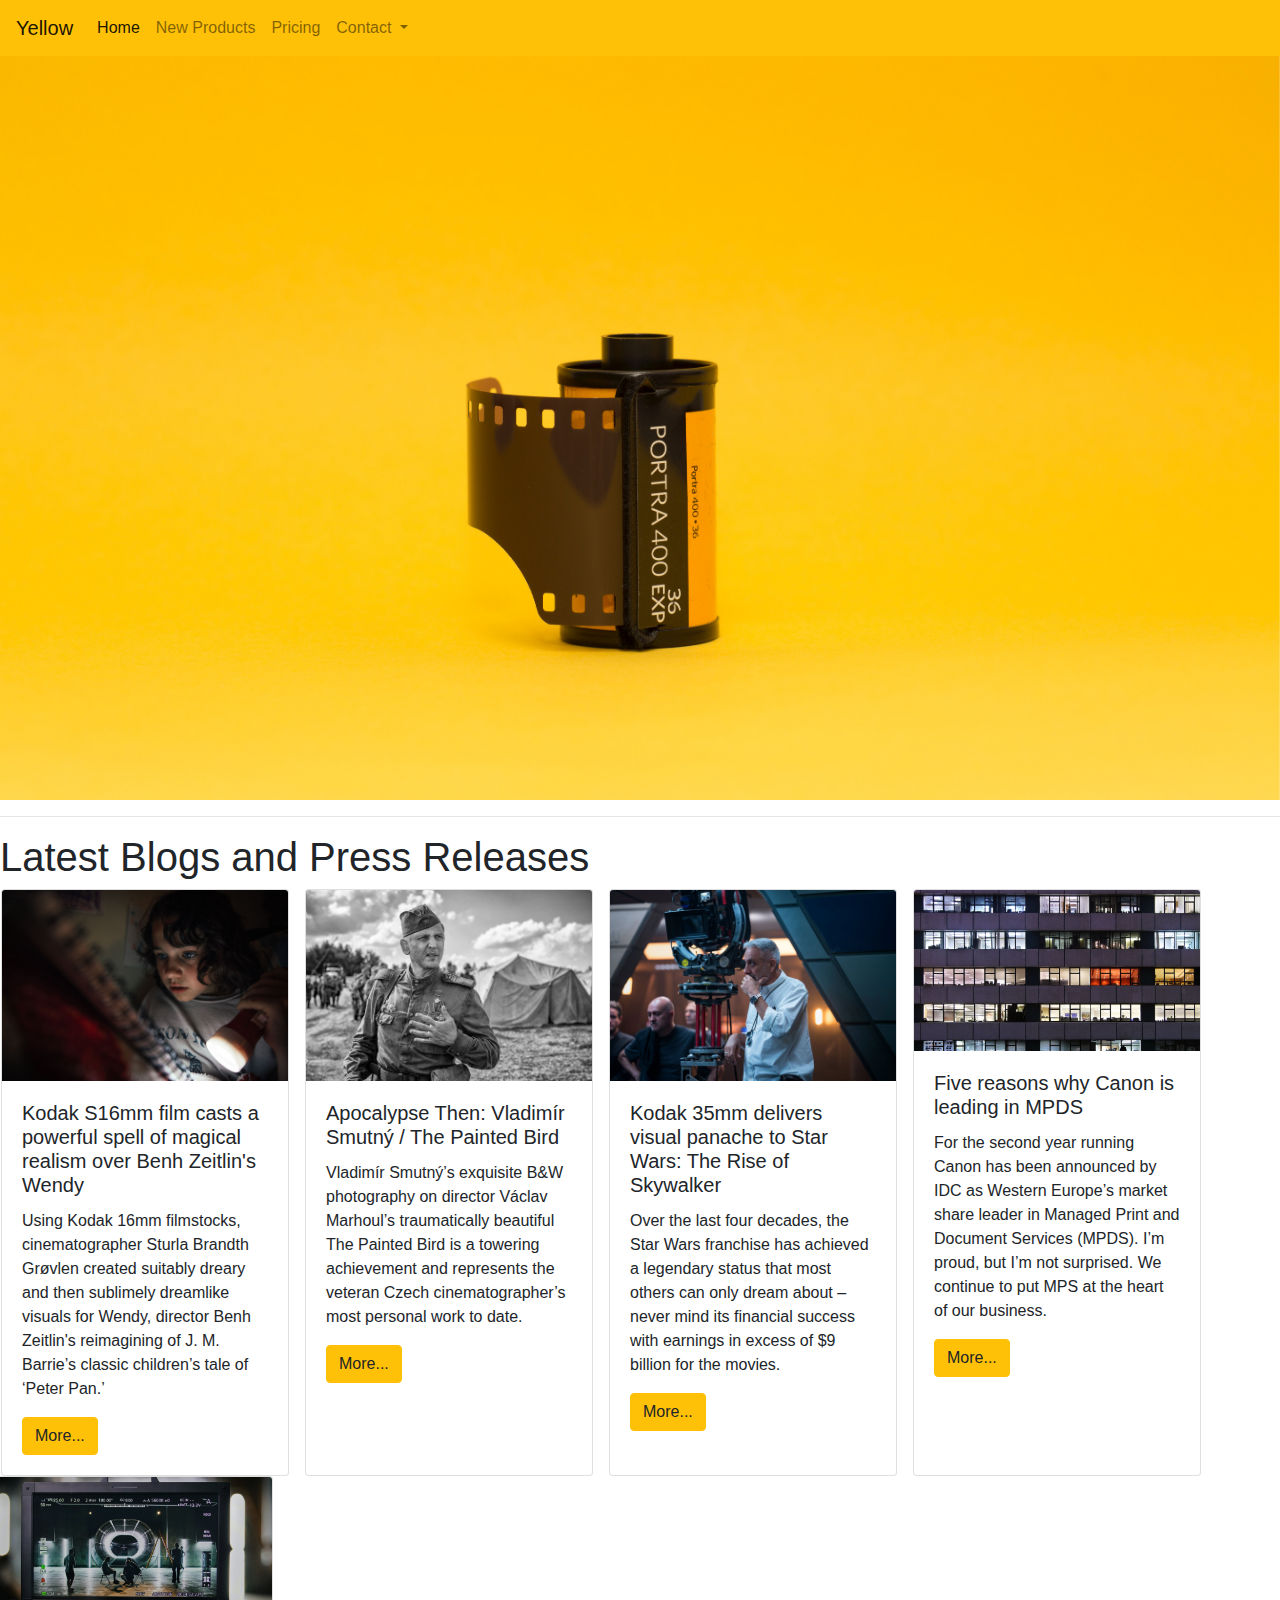
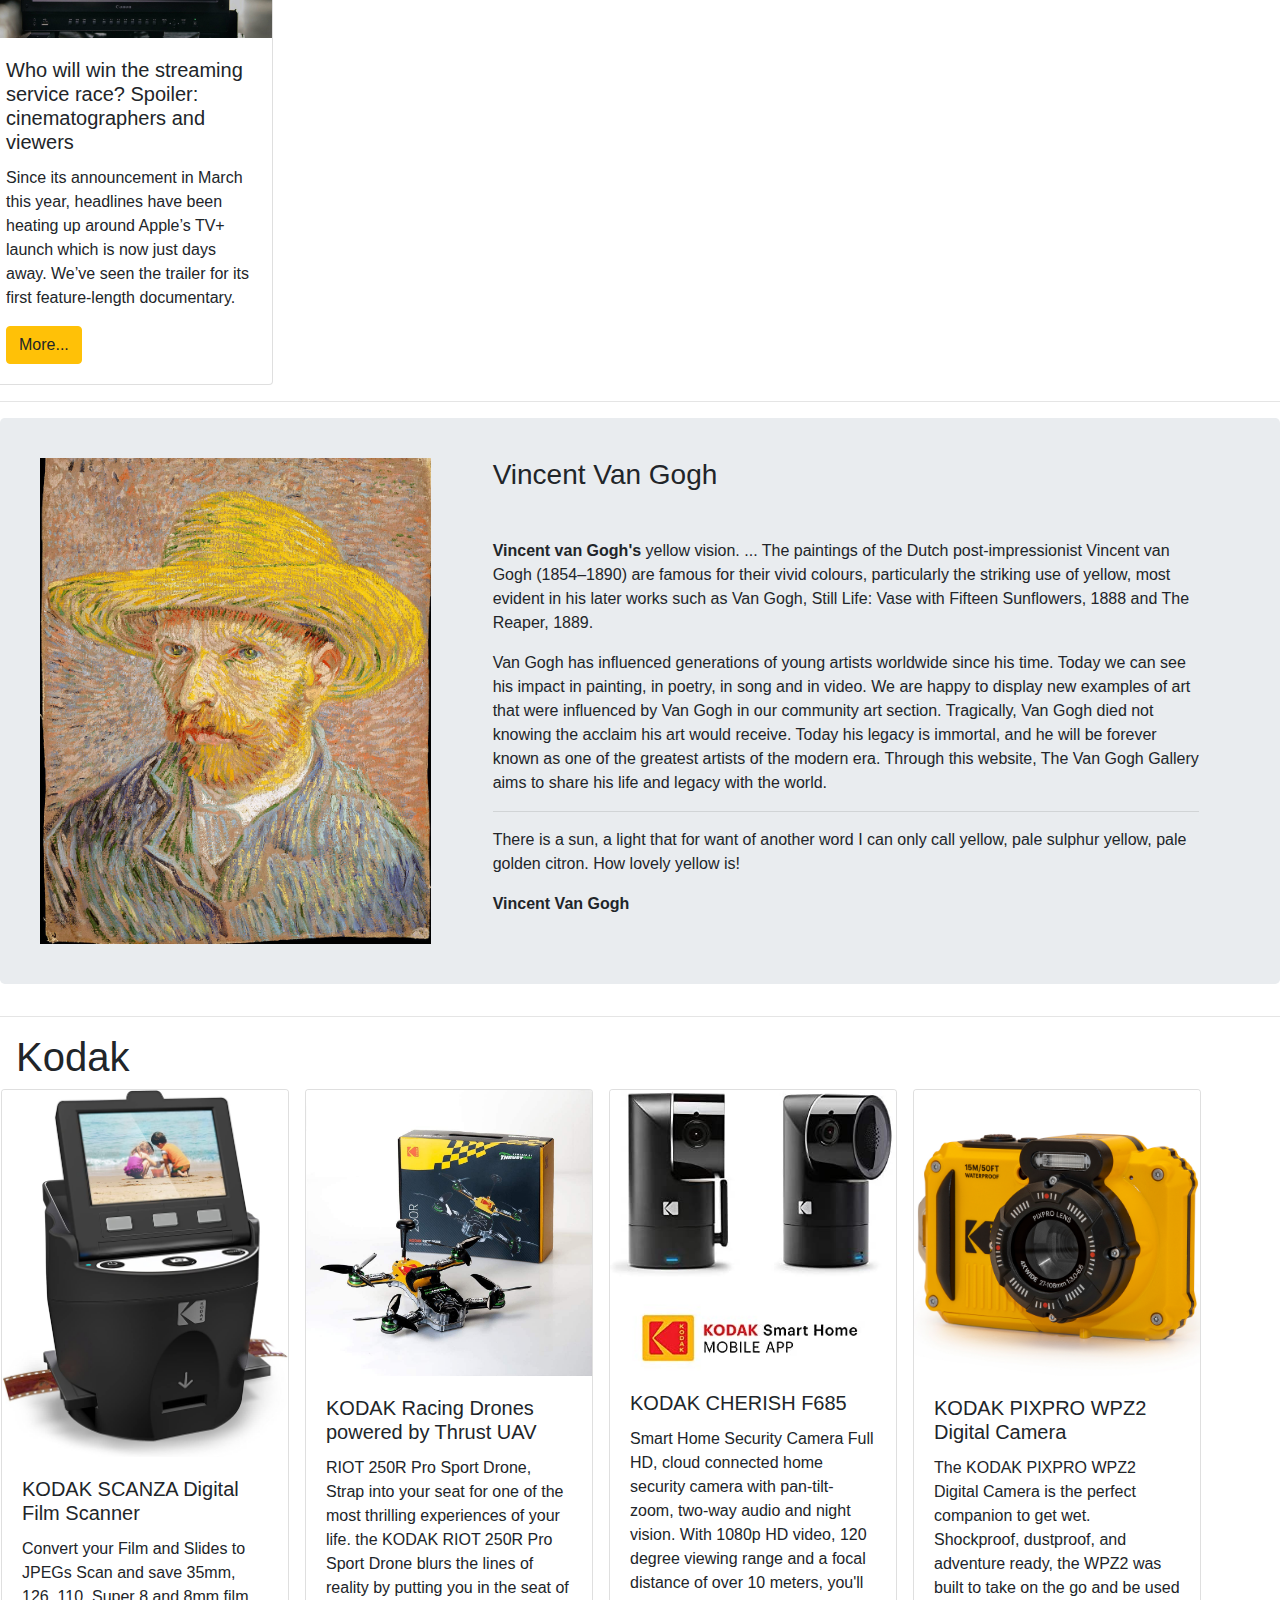
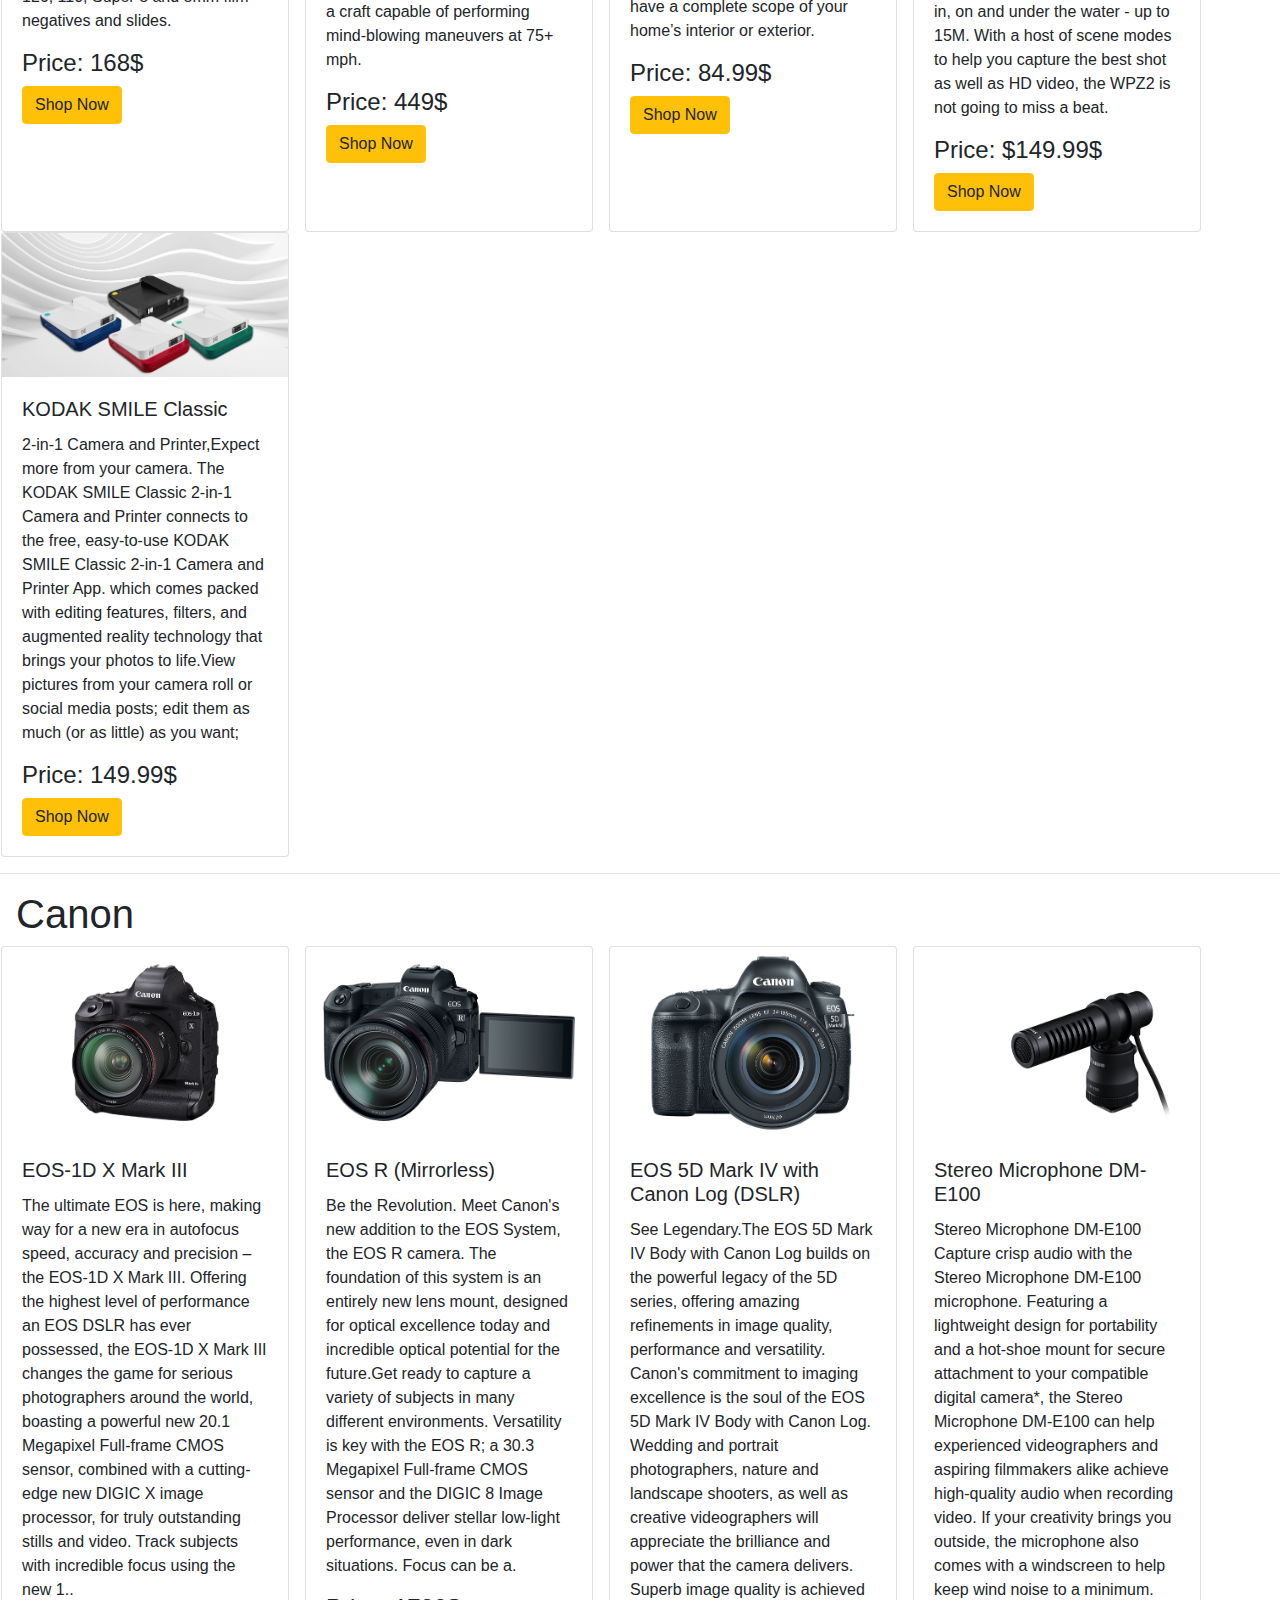
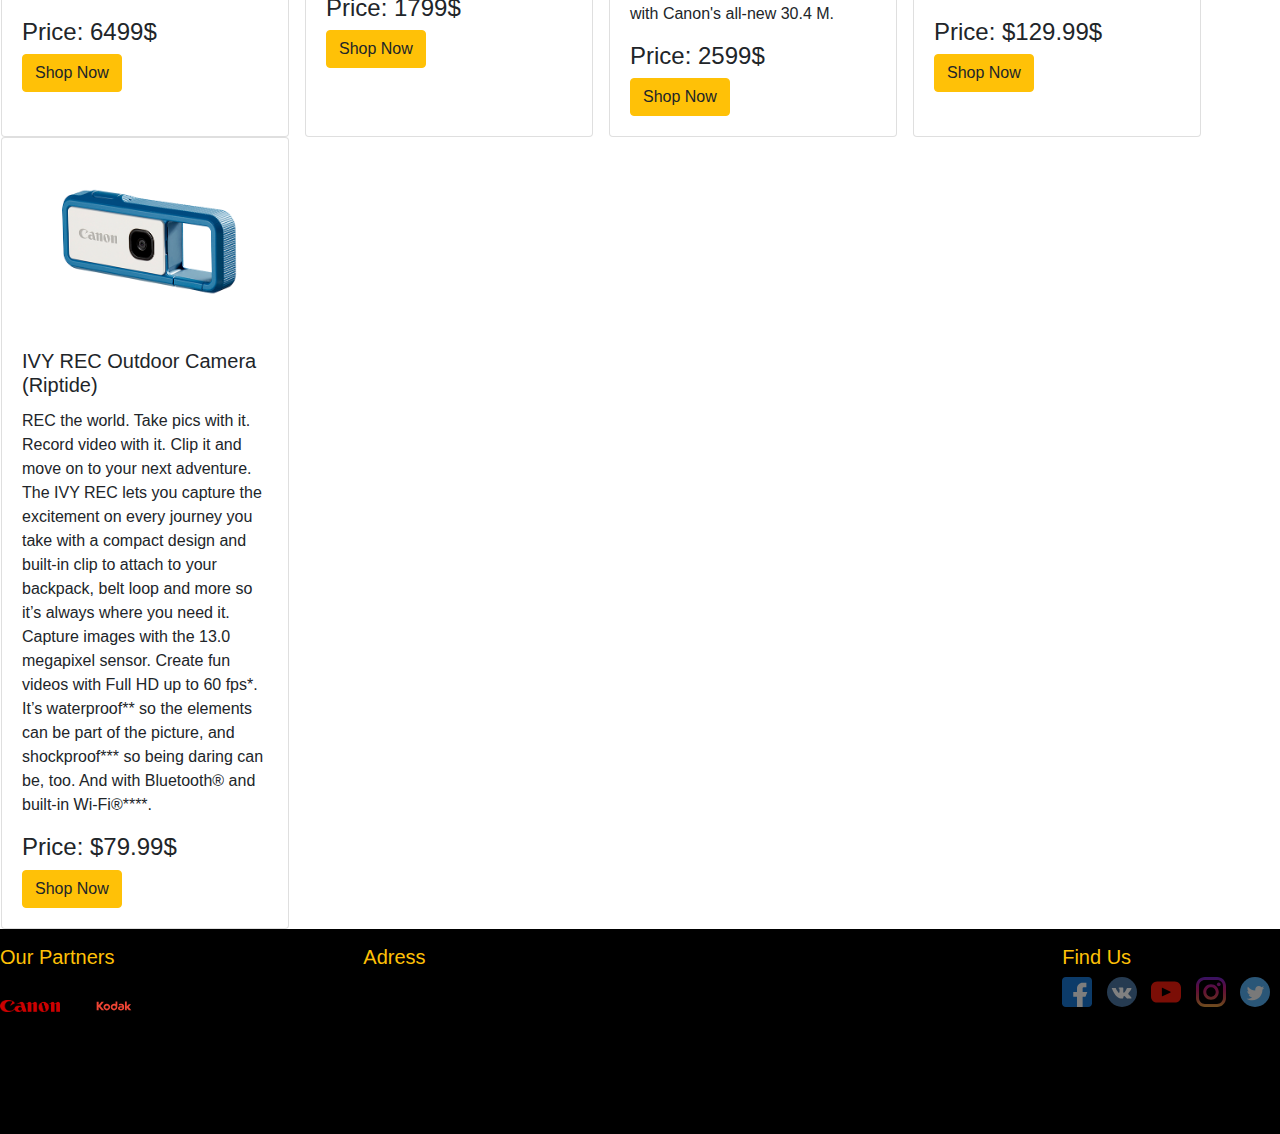
==== index.html @ 985d0f66 "Yellow" ====
<!DOCTYPE html>
<html lang="en">
<head>
    <meta charset="UTF-8">
    <meta http-equiv="X-UA-Compatible" content="IE=edge,chrome=1" />
    <meta name="title" content="Yellow"/> 
    <meta name="description" content="Yellow,Photos,Cameras"/> 
    <meta name="keywords" content="yellow,lemon,sun"/> 
    <meta name="author" content="Irakli Tchekhani"/> 
    <meta name="robots" content="all"/> 
    <meta name="apple-mobile-web-app-capable" content="yes"/>
    <meta name="viewport" content="width=device-width, initial-scale=1.0">
    <link rel="stylesheet" href="css/fonts.css">
    <link rel="stylesheet" href="css/reset.css">
    <link rel="stylesheet" href="css/style.css">
    <link rel="stylesheet" href="css/bootstrap-grid.min.css">
    <link rel="stylesheet" href="css/bootstrap-reboot.css">
    <link rel="stylesheet" href="https://stackpath.bootstrapcdn.com/bootstrap/4.4.1/css/bootstrap.min.css" integrity="sha384-Vkoo8x4CGsO3+Hhxv8T/Q5PaXtkKtu6ug5TOeNV6gBiFeWPGFN9MuhOf23Q9Ifjh" crossorigin="anonymous">
    <title>Yellow | Home</title>
    
</head>
<body >
  <div class="se-pre-con"></div>

<header>
    <div>
        <nav class="navbar navbar-expand-lg navbar-light bg-warning fixed-top  ">
            <a class="navbar-brand" href="#">Yellow</a>
            <button class="navbar-toggler" type="button" data-toggle="collapse" data-target="#navbarNavDropdown" aria-controls="navbarNavDropdown" aria-expanded="false" aria-label="Toggle navigation">
              <span class="navbar-toggler-icon"></span>
            </button>
            <div class="collapse navbar-collapse" id="navbarNavDropdown">
              <ul class="navbar-nav">
                <li class="nav-item active">
                  <a class="nav-link" href="#">Home <span class="sr-only">(current)</span></a>
                </li>
                <li class="nav-item">
                  <a class="nav-link" href="#kodak">New Products</a>
                </li>
                <li class="nav-item">
                  <a class="nav-link" href="#">Pricing</a>
                </li>
                <li class="nav-item dropdown">
                  <a class="nav-link dropdown-toggle" href="#" id="navbarDropdownMenuLink" role="button" data-toggle="dropdown" aria-haspopup="true" aria-expanded="false">
                    Contact
                  </a>
                  <div class="dropdown-menu bg-warning" aria-labelledby="navbarDropdownMenuLink">
                    <a class="dropdown-item bg-warning" href="mailto:someone@example.com?Subject=Hello%20again" target="_top">Email</a>
                    <a class="dropdown-item bg-warning" href="tel:592303268"> Phone</a>
                    <a class="dropdown-item bg-warning" href="#">Live Chat</a>
                  </div>
                </li>
              </ul>
            </div>
          </nav>
    </div>
  
</header>
<section>
    <!-- <div class="header-img">
        <div class=" img">
            <img src="img/header.jpg" alt="Yellow">
        </div>
        <div class="buy-now bg-warning">
            <p class="text-center nino buy-p" >Buy Now </p>
        </div>
    </div> -->
    <div id="carouselExampleSlidesOnly" class="carousel slide" data-ride="carousel">
      <div class="carousel-inner">
        <div class="carousel-item active slide-b">
          <img class="d-block w-100" src="img/header.jpg" alt="First slide">
        </div>
        <div class="carousel-item slide-b">
          <img class="d-block w-100" src="img/lemon.jpg" alt="Second slide">
        </div>
        <div class="carousel-item slide-b">
          <img class="d-block w-100" src="img/plane.jpg" alt="Third slide">
        </div>
      </div>
    </div>
</section>
<section>
  <hr>
  <h1>Latest Blogs and Press Releases
  </h1>
  <div class="d-flex row ">
    <div class="card mr-3 ml-3" style="width: 18rem;">
      <img src="img/first.jpg" class="card-img-top" alt="Kodak S16mm film casts a powerful spell of magical realism over Benh Zeitlin's Wendy">
      <div class="card-body">
        <h5 class="card-title">Kodak S16mm film casts a powerful spell of magical realism over Benh Zeitlin's Wendy</h5>
        <p class="card-text">Using Kodak 16mm filmstocks, cinematographer Sturla Brandth Grøvlen created suitably dreary and then sublimely dreamlike visuals for Wendy, director Benh Zeitlin's reimagining of J. M. Barrie’s classic children’s tale of ‘Peter Pan.’</p>
        <a href="first.html" class="btn btn-warning">More...</a>
      </div>
    </div><div class="card mr-3" style="width: 18rem;">
      <img src="img/second.jpg" class="card-img-top" alt="second">
      <div class="card-body">
        <h5 class="card-title">Apocalypse Then: Vladimír Smutný / The Painted Bird
        </h5>
        <p class="card-text">Vladimír Smutný’s exquisite B&W photography on director Václav Marhoul’s traumatically beautiful The Painted Bird is a towering achievement and represents the veteran Czech cinematographer’s most personal work to date.

        </p>
        <a href="second.html" class="btn btn-warning">More...</a>
      </div>
    </div><div class="card mr-3" style="width: 18rem;">
      <img src="img/third1.jpg" class="card-img-top" alt="third">
      <div class="card-body">
        <h5 class="card-title">Kodak 35mm delivers visual panache to Star Wars: The Rise of Skywalker
        </h5>
        <p class="card-text">Over the last four decades, the Star Wars franchise has achieved a legendary status that most others can only dream about – never mind its financial success with earnings in excess of $9 billion for the movies.
        </p>
        <a href="third.html" class="btn btn-warning">More...</a>
      </div>
    </div><div class="card mr-3" style="width: 18rem;">
      <img src="img/four.jfif" class="card-img-top" alt="four">
      <div class="card-body">
        <h5 class="card-title">Five reasons why Canon is leading in MPDS
        </h5>
        <p class="card-text">For the second year running Canon has been announced by IDC as Western Europe’s market share leader in Managed Print and Document Services (MPDS). I’m proud, but I’m not surprised. We continue to put MPS at the heart of our business.</p>
        <a href="four.html" class="btn btn-warning">More...</a>
      </div>
    </div><div class="card mr-3" style="width: 18rem;">
      <img src="img/four2.jfif" class="card-img-top" alt="four">
      <div class="card-body">
        <h5 class="card-title">Who will win the streaming service race? Spoiler: cinematographers and viewers
        </h5>
        <p class="card-text">Since its announcement in March this year, headlines have been heating up around Apple’s TV+ launch which is now just days away. We’ve seen the trailer for its first feature-length documentary.</p>
        <a href="fifth.html" class="btn btn-warning">More...</a>
      </div>
    </div>
                    
  </div>
  <hr>
</section>
<section class="mt-3">
<div class="jumbotron text-center hoverable p-4">
  <div class="row">
    <div class="col-md-4 offset-md-1 mx-3 my-3">
      <div class="view overlay van-gogh">
        <img src="img/gogh.jfif" class="img-fluid " alt="Van Gogh">
        <a>
          <div class="mask rgba-white-slight"></div>
        </a>
      </div>

    </div>
    <div class="col-md-7 text-md-left ml-3 mt-3">
      <a href="#!" class="green-text">
      </a>
      <h3 class="mb-5">Vincent Van Gogh
        <div class="spinner-grow text-warning" role="status">
          <span class="sr-only">Loading...</span>
        </div>
      </h3>
      <p><b>Vincent van Gogh's</b> yellow vision. ... The paintings of the Dutch post-impressionist Vincent van Gogh (1854–1890) are famous for their vivid colours, particularly the striking use of yellow, most evident in his later works such as Van Gogh, Still Life: Vase with Fifteen Sunflowers, 1888 and The Reaper, 1889.</p>
     <p>Van Gogh has influenced generations of young artists worldwide since his time. Today we can see his impact in painting, in poetry, in song and in video. We are happy to display new examples of art that were influenced by Van Gogh in our community art section.

      Tragically, Van Gogh died not knowing the acclaim his art would receive. Today his legacy is immortal, and he will be forever known as one of the greatest artists of the modern era. Through this website, The Van Gogh Gallery aims to share his life and legacy with the world.</p>
      <hr>
      <div class="quote">
        <p class="font-weight-normal">There is a sun, a light that for want of another word I can only call yellow, pale sulphur yellow, pale golden citron. How lovely yellow is!
        </p>
        <p class="font-weight-normal"><a><strong>Vincent Van Gogh</strong></a></p>
      </div>


    </div>
    <!-- Grid column -->

  </div>
  <!-- Grid row -->

</div>
<!-- News jumbotron -->
</section>
<section id="kodak">
  <hr>
  <h1 class="mt-2 ml-3">Kodak </h1>
  <div class="d-flex row">
        <div class="card ml-3" style="width: 18rem;">
          <img class="card-img-top" src="img/buy.jpg" alt="Scanner">
          <div class="card-body">
            <h5 class="card-title">KODAK SCANZA Digital Film Scanner
            </h5>
            <p class="card-text">Convert your Film and Slides to JPEGs
              Scan and save 35mm, 126, 110, Super 8 and 8mm film negatives and slides.      </p>
              <h4>Price: 168$</h4> 
            <a href="#" class="btn btn-warning">Shop Now</a>
          </div>
        </div>

        <div class="card ml-3" style="width: 18rem;">
          <img class="card-img-top" src="img/drone.jpg" alt="Drone">
          <div class="card-body">
            <h5 class="card-title">KODAK Racing Drones powered by Thrust UAV
            </h5>
            <p class="card-text">RIOT 250R Pro Sport Drone,
              Strap into your seat for one of the most thrilling experiences of your life. the KODAK RIOT 250R Pro Sport Drone blurs the lines of reality by putting you in the seat of a craft capable of performing mind-blowing maneuvers at 75+ mph. 
     </p>
              <h4>Price: 449$</h4> 
            <a href="#" class="btn btn-warning">Shop Now</a>
          </div>
        </div>


        <div class="card ml-3" style="width: 18rem;">
          <img class="card-img-top" src="img/smart.jpg" alt="Scanner">
          <div class="card-body">
            <h5 class="card-title">KODAK CHERISH F685
            </h5>
            <p class="card-text">Smart Home Security Camera Full HD, cloud connected home security camera with pan-tilt-zoom, two-way audio and night vision. With 1080p HD video, 120 degree viewing range and a focal distance of over 10 meters, you'll have a complete scope of your home’s interior or exterior.
            </p>
              <h4>Price: 84.99$</h4> 
            <a href="#" class="btn btn-warning">Shop Now</a>
          </div>
        </div>
        
        <div class="card ml-3" style="width: 18rem;">
          <img class="card-img-top" src="img/pro.jpeg" alt="Scanner">
          <div class="card-body">
            <h5 class="card-title">KODAK PIXPRO WPZ2 Digital Camera
            </h5>
            <p class="card-text">The KODAK PIXPRO WPZ2 Digital Camera is the perfect companion to get wet. Shockproof, dustproof, and adventure ready, the WPZ2 was built to take on the go and be used in, on and under the water - up to 15M. With a host of scene modes to help you capture the best shot as well as HD video, the WPZ2 is not going to miss a beat.</p>
              <h4>Price: $149.99$</h4> 
            <a href="#" class="btn btn-warning">Shop Now</a>
          </div>
        </div>

        <div class="card ml-3 mr-3" style="width: 18rem;">
          <img class="card-img-top" src="img/smile.webp" alt="Scanner">
          <div class="card-body">
            <h5 class="card-title">KODAK SMILE Classic
            </h5>
            <p class="card-text">2-in-1 Camera and Printer,Expect more from your camera. The KODAK SMILE Classic 2-in-1 Camera and Printer connects to the free, easy-to-use KODAK SMILE Classic 2-in-1 Camera and Printer App. which comes packed with editing features, filters, and augmented reality technology that brings your photos to life.View pictures from your camera roll or social media posts;  edit them as much (or as little) as you want; </p>

              <h4>Price: 149.99$</h4> 
            <a href="#" class="btn btn-warning">Shop Now</a>
          </div>
        </div>


   </div>

  
</section>
<section>
  <hr>
  <h1 class="mt-2 ml-3">Canon </h1>
  <div class="d-flex row">
        <div class="card ml-3" style="width: 18rem;">
          <img class="card-img-top" src="img/canon1.png" alt="Scanner">
          <div class="card-body">
            <h5 class="card-title">EOS-1D X Mark III
            </h5>
            <p class="card-text">The ultimate EOS is here, making way for a new era in autofocus speed, accuracy and precision – the EOS-1D X Mark III. Offering the highest level of performance an EOS DSLR has ever possessed, the EOS-1D X Mark III changes the game for serious photographers around the world, boasting a powerful new 20.1 Megapixel Full-frame CMOS sensor, combined with a cutting-edge new DIGIC X image processor, for truly outstanding stills and video. Track subjects with incredible focus using the new 1..
            </p>
              <h4>Price: 6499$</h4> 
            <a href="#" class="btn btn-warning">Shop Now</a>
          </div>
        </div>

        <div class="card ml-3" style="width: 18rem;">
          <img class="card-img-top" src="img/canon2.png" alt="Drone">
          <div class="card-body">
            <h5 class="card-title">EOS R (Mirrorless)
            </h5>
            <p class="card-text">Be the Revolution.

              Meet Canon's new addition to the EOS System, the EOS R camera. The foundation of this system is an entirely new lens mount, designed for optical excellence today and incredible optical potential for the future.Get ready to capture a variety of subjects in many different environments. Versatility is key with the EOS R; a 30.3 Megapixel Full-frame CMOS sensor and the DIGIC 8 Image Processor deliver stellar low-light performance, even in dark situations. Focus can be a.
            </p>
              <h4>Price: 1799$</h4> 
            <a href="#" class="btn btn-warning">Shop Now</a>
          </div>
        </div>


        <div class="card ml-3" style="width: 18rem;">
          <img class="card-img-top" src="img/canon3.png" alt="Scanner">
          <div class="card-body">
            <h5 class="card-title">EOS 5D Mark IV with Canon Log (DSLR)
            </h5>
            <p class="card-text">See Legendary.The EOS 5D Mark IV Body with Canon Log builds on the powerful legacy of the 5D series, offering amazing refinements in image quality, performance and versatility. Canon's commitment to imaging excellence is the soul of the EOS 5D Mark IV Body with Canon Log. Wedding and portrait photographers, nature and landscape shooters, as well as creative videographers will appreciate the brilliance and power that the camera delivers. Superb image quality is achieved with Canon's all-new 30.4 M. </p>

              <h4>Price: 2599$</h4> 
            <a href="#" class="btn btn-warning">Shop Now</a>
          </div>
        </div>
        
        <div class="card ml-3" style="width: 18rem;">
          <img class="card-img-top" src="img/canon4.png" alt="Scanner">
          <div class="card-body">
            <h5 class="card-title">Stereo Microphone DM-E100
            </h5>
            <p class="card-text">Stereo Microphone DM-E100
              Capture crisp audio with the Stereo Microphone DM-E100 microphone. Featuring a lightweight design for portability and a hot-shoe mount for secure attachment to your compatible digital camera*, the Stereo Microphone DM-E100 can help experienced videographers and aspiring filmmakers alike achieve high-quality audio when recording video. If your creativity brings you outside, the microphone also comes with a windscreen to help keep wind noise to a minimum.</p>
              <h4>Price: $129.99$</h4> 
            <a href="#" class="btn btn-warning">Shop Now</a>
          </div>
        </div>

        <div class="card ml-3 mr-3" style="width: 18rem;">
          <img class="card-img-top" src="img/canon5.png" alt="Scanner">
          <div class="card-body">
            <h5 class="card-title">IVY REC Outdoor Camera (Riptide)
            </h5>
            <p class="card-text">REC the world.
              Take pics with it. Record video with it. Clip it and move on to your next adventure. The IVY REC lets you capture the excitement on every journey you take with a compact design and built-in clip to attach to your backpack, belt loop and more so it’s always where you need it. Capture images with the 13.0 megapixel sensor. Create fun videos with Full HD up to 60 fps*. It’s waterproof** so the elements can be part of the picture, and shockproof*** so being daring can be, too. And with Bluetooth® and built-in Wi-Fi®****.</p>
              <h4>Price: $79.99$</h4> 
            <a href="#" class="btn btn-warning">Shop Now</a>
          </div>
        </div>


   </div>
</section>







<footer>
  
  <div class="bg-footer  d-flex justify-content-between  ">
    <div class="partner mt-3">
      <h5 class="text-warning"> Our Partners</h5>
      <img src="img/canon.png" alt="canon">
      <img src="img/kodak.svg" alt="kodak">
    </div>
    <div class="contact mt-3">
      <h5 class="text-warning">Adress</h5>
      <iframe src="https://www.google.com/maps/embed?pb=!1m18!1m12!1m3!1d1596.4976882209262!2d-74.13309242432344!3d40.63249360336143!2m3!1f0!2f0!3f0!3m2!1i1024!2i768!4f13.1!3m3!1m2!1s0x89c24416947c2109%3A0x82765c7404007886!2sBrooklyn%2C%20NY%2C%20USA!5e0!3m2!1sen!2sge!4v1585848240183!5m2!1sen!2sge" width="500px" height="150px" frameborder="0" style="border:0;" allowfullscreen="" aria-hidden="false" tabindex="0"></iframe>
    </div>

    <div class="socialb mt-3 mb-5">
      <h5 class="text-warning">Find Us</h5>
      <img src="img/facebook.svg" alt="facebook">
      <img src="img/vk.svg" alt="vk">
      <img src="img/youtube.svg" alt="youtube">
      <img src="img/instagram.svg" alt="instargram">
      <img src="img/twitter.svg" alt="twitter">
      </div>
  </div>
</footer>














   <!-- script  -->

   <script src="https://code.jquery.com/jquery-3.4.1.slim.min.js" integrity="sha384-J6qa4849blE2+poT4WnyKhv5vZF5SrPo0iEjwBvKU7imGFAV0wwj1yYfoRSJoZ+n" crossorigin="anonymous"></script>
   <script src="https://cdn.jsdelivr.net/npm/popper.js@1.16.0/dist/umd/popper.min.js" integrity="sha384-Q6E9RHvbIyZFJoft+2mJbHaEWldlvI9IOYy5n3zV9zzTtmI3UksdQRVvoxMfooAo" crossorigin="anonymous"></script>
   <script src="https://stackpath.bootstrapcdn.com/bootstrap/4.4.1/js/bootstrap.min.js" integrity="sha384-wfSDF2E50Y2D1uUdj0O3uMBJnjuUD4Ih7YwaYd1iqfktj0Uod8GCExl3Og8ifwB6" crossorigin="anonymous"></script>
   <!-- script  -->   
</body>
</html>
---- css/fonts.css ----
@font-face {
    font-family: 'Calisto MT';
    src: url('./fonts/CalistoMT.eot');
    src: url('./fonts/CalistoMT.eot?#iefix') format('embedded-opentype'),
        url('./fonts/CalistoMT.woff2') format('woff2'),
        url('./fonts/CalistoMT.woff') format('woff'),
        url('./fonts/CalistoMT.ttf') format('truetype');
    font-weight: normal;
    font-style: normal;
}
@font-face {
    font-family: 'Rockwell Condensed';
    src: url('./fonts/Rockwell-Condensed.eot');
    src: url('./fonts/Rockwell-Condensed.eot?#iefix') format('embedded-opentype'),
        url('./fonts/Rockwell-Condensed.woff2') format('woff2'),
        url('./fonts/Rockwell-Condensed.woff') format('woff'),
        url('./fonts/Rockwell-Condensed.ttf') format('truetype');
    font-weight: normal;
    font-style: normal;
}
---- css/style.css ----
.img img {width:100%;  height:800px;}
body {overflow-x: hidden;}
.header-img {position: relative;}
.buy-now {border-radius: 80px ; color:black; width:120px; height:48px; cursor:pointer;position: absolute; background-color: #ffffff; bottom:12%; left:45%;
transition:0.3s 0.2s 0.3s 0.2s ease-in-out ;}
.buy-now:hover {border: 1px dotted ; background-color: rgb(219, 219, 38);}
.nino {font-family: bpg nino mtavruli;}
.disabled {color:transparent; color:gray}
.buy-p {font-size:25px;  margin-top:8px;}
.news {margin-top:55px;}
.news1 img {width:100%; height:600px;}
.slide-b {max-height:800px;}




.bg-footer {background-color: black;}
.socialb img {width: 30px; transition: ease-in 0.3s 0.3s; margin-right:10px; opacity: 0.5; }
.socialb img:hover {width:50px; opacity: 1;}
.partner img {width:100px;}
.partner img:nth-child(2) {width:60px;}
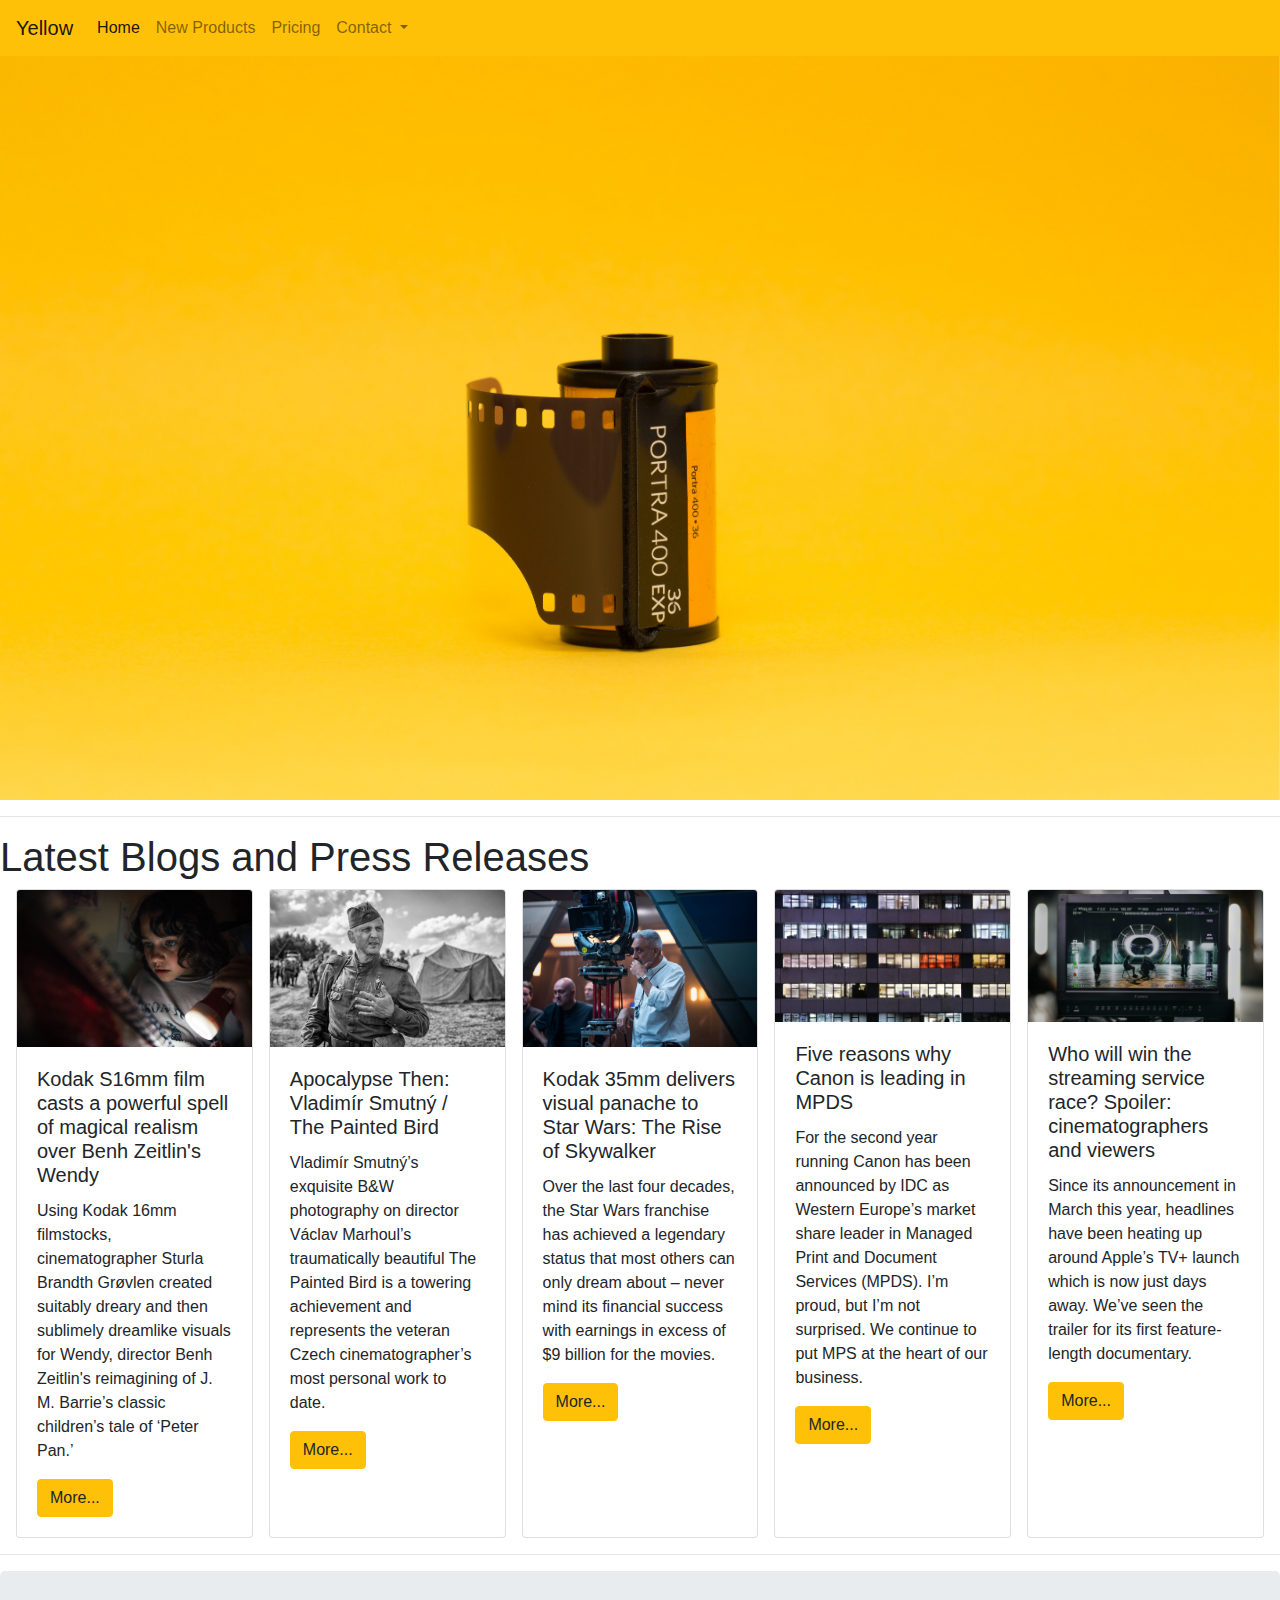
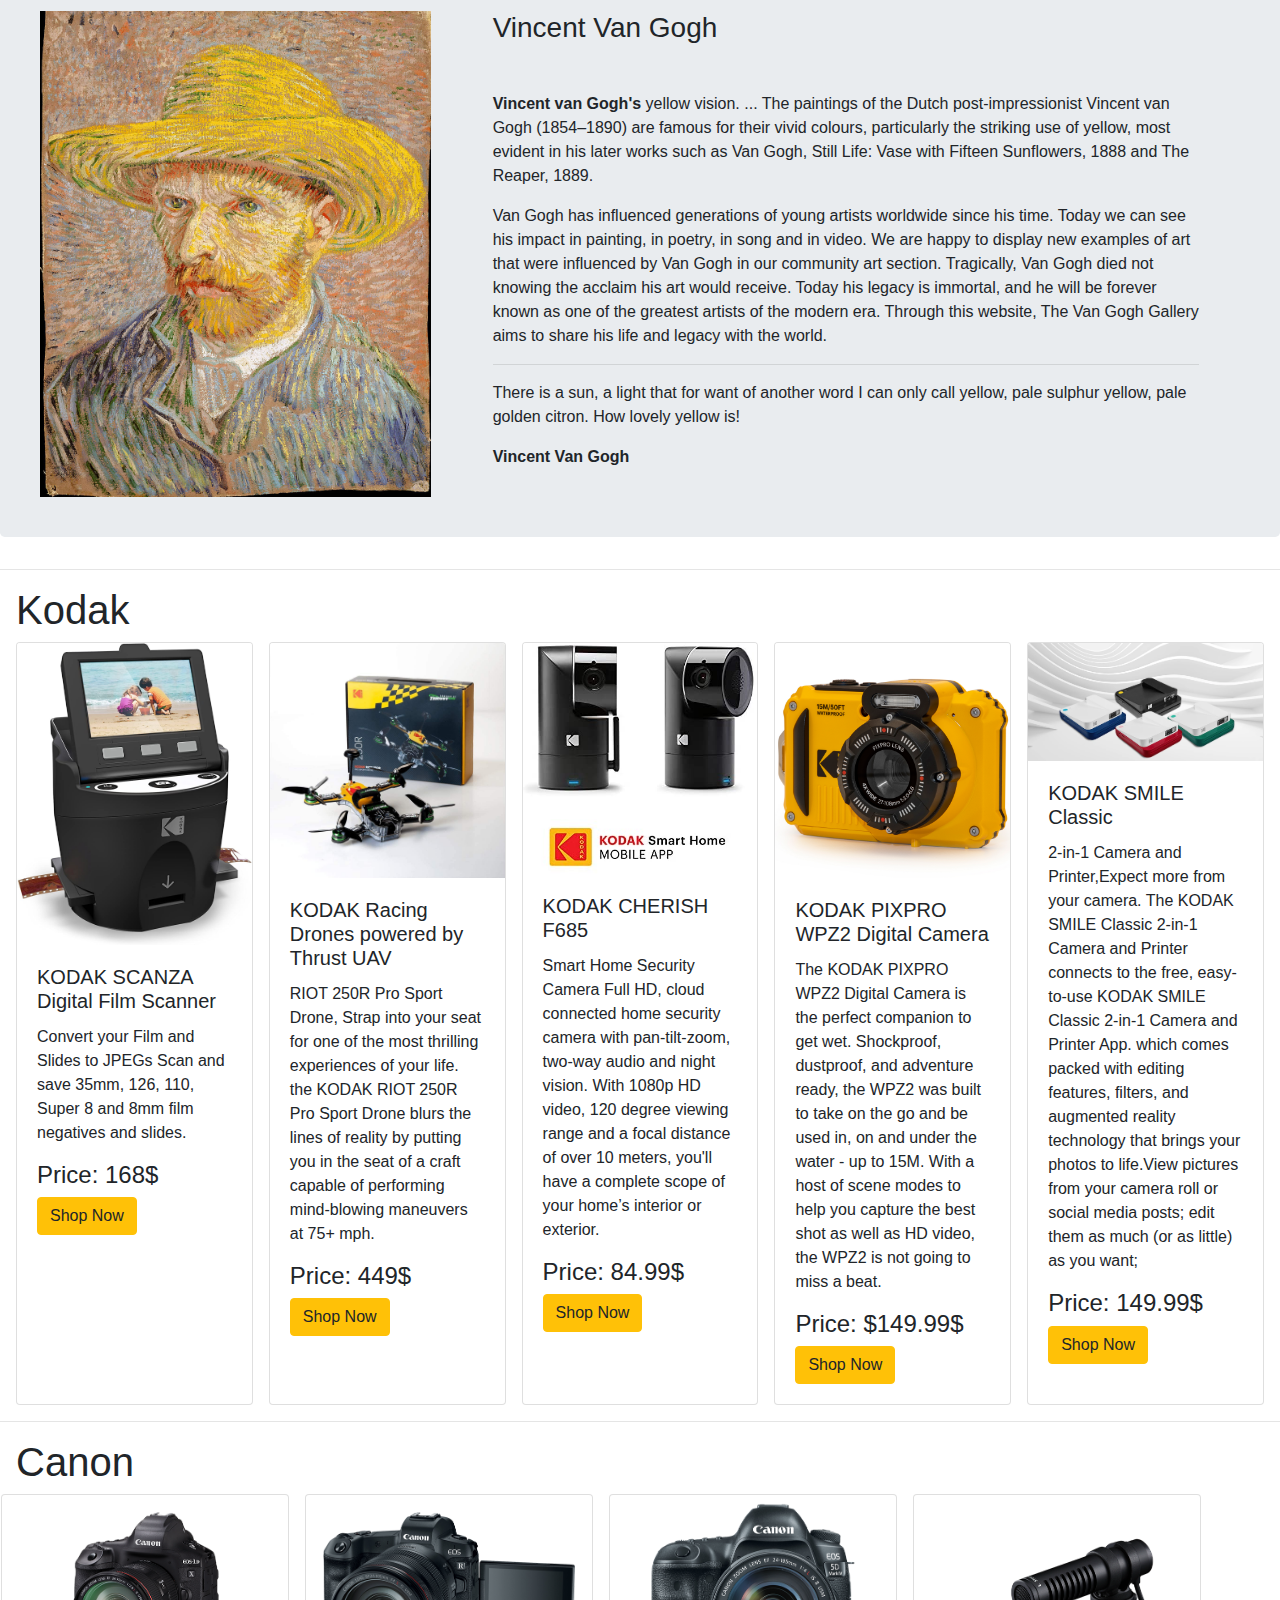
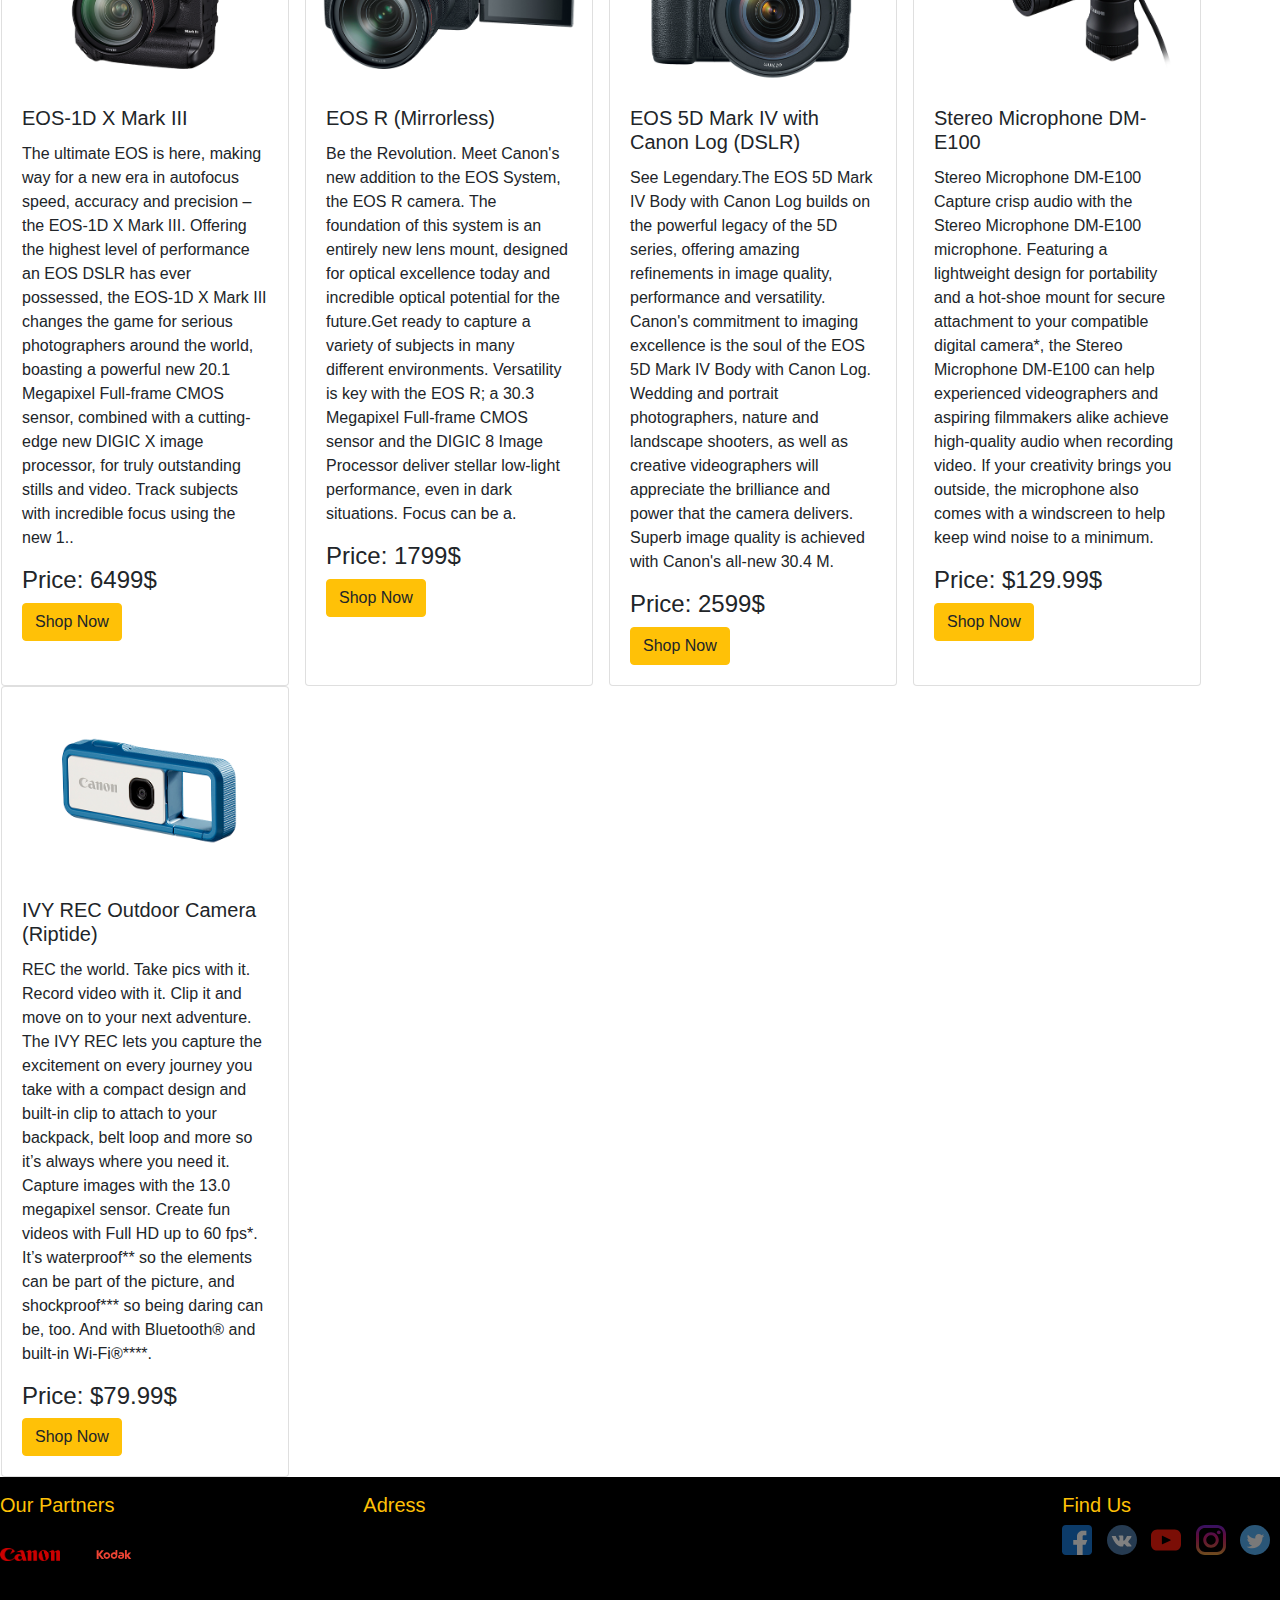
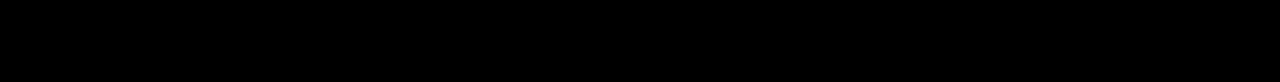
==== commit bc7e0bed: "Update index.html" ====
--- a/index.html
+++ b/index.html
@@ -83,8 +83,8 @@
   <hr>
   <h1>Latest Blogs and Press Releases
   </h1>
-  <div class="d-flex row ">
-    <div class="card mr-3 ml-3" style="width: 18rem;">
+  <div class="d-flex  ">
+    <div class="card mr-3 ml-3 " style="width: 18rem;">
       <img src="img/first.jpg" class="card-img-top" alt="Kodak S16mm film casts a powerful spell of magical realism over Benh Zeitlin's Wendy">
       <div class="card-body">
         <h5 class="card-title">Kodak S16mm film casts a powerful spell of magical realism over Benh Zeitlin's Wendy</h5>
@@ -175,7 +175,7 @@
 <section id="kodak">
   <hr>
   <h1 class="mt-2 ml-3">Kodak </h1>
-  <div class="d-flex row">
+  <div class="d-flex ">
         <div class="card ml-3" style="width: 18rem;">
           <img class="card-img-top" src="img/buy.jpg" alt="Scanner">
           <div class="card-body">
@@ -363,4 +363,4 @@
    <script src="https://stackpath.bootstrapcdn.com/bootstrap/4.4.1/js/bootstrap.min.js" integrity="sha384-wfSDF2E50Y2D1uUdj0O3uMBJnjuUD4Ih7YwaYd1iqfktj0Uod8GCExl3Og8ifwB6" crossorigin="anonymous"></script>
    <!-- script  -->   
 </body>
-</html>+</html>
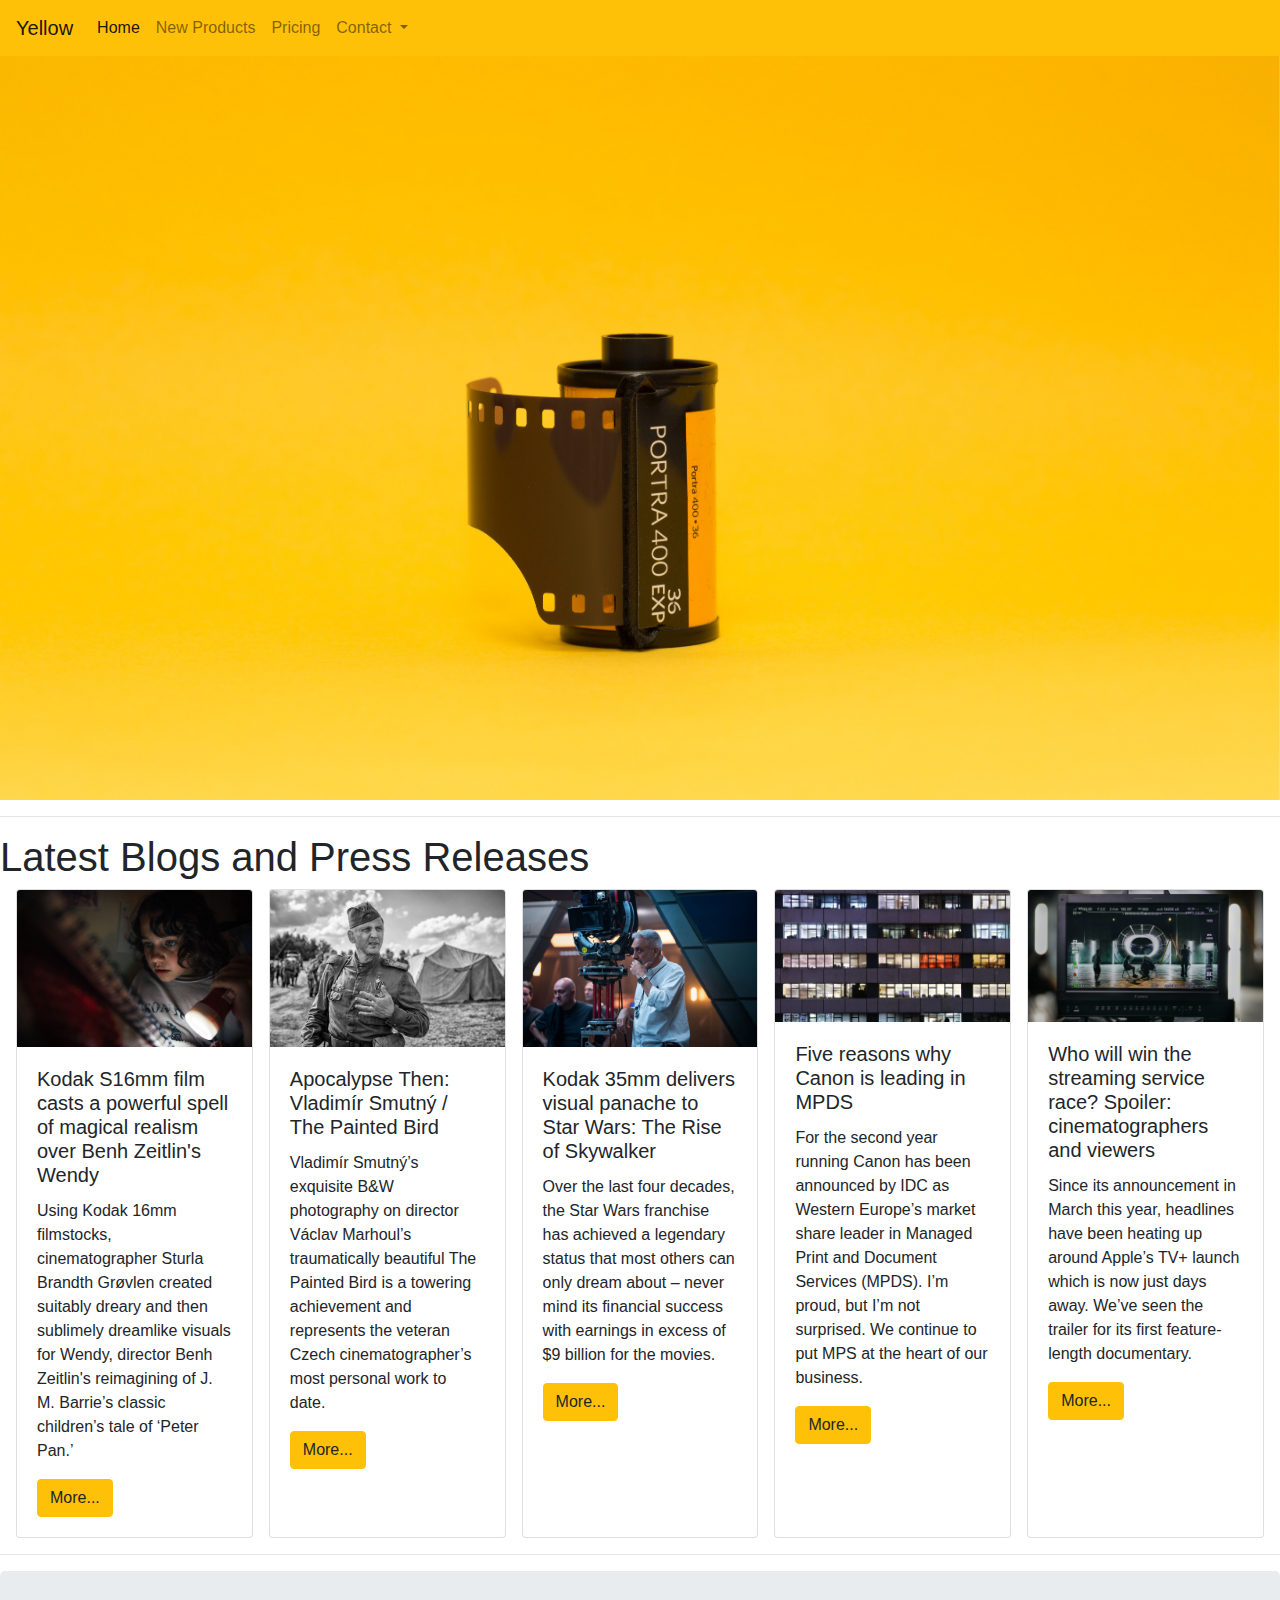
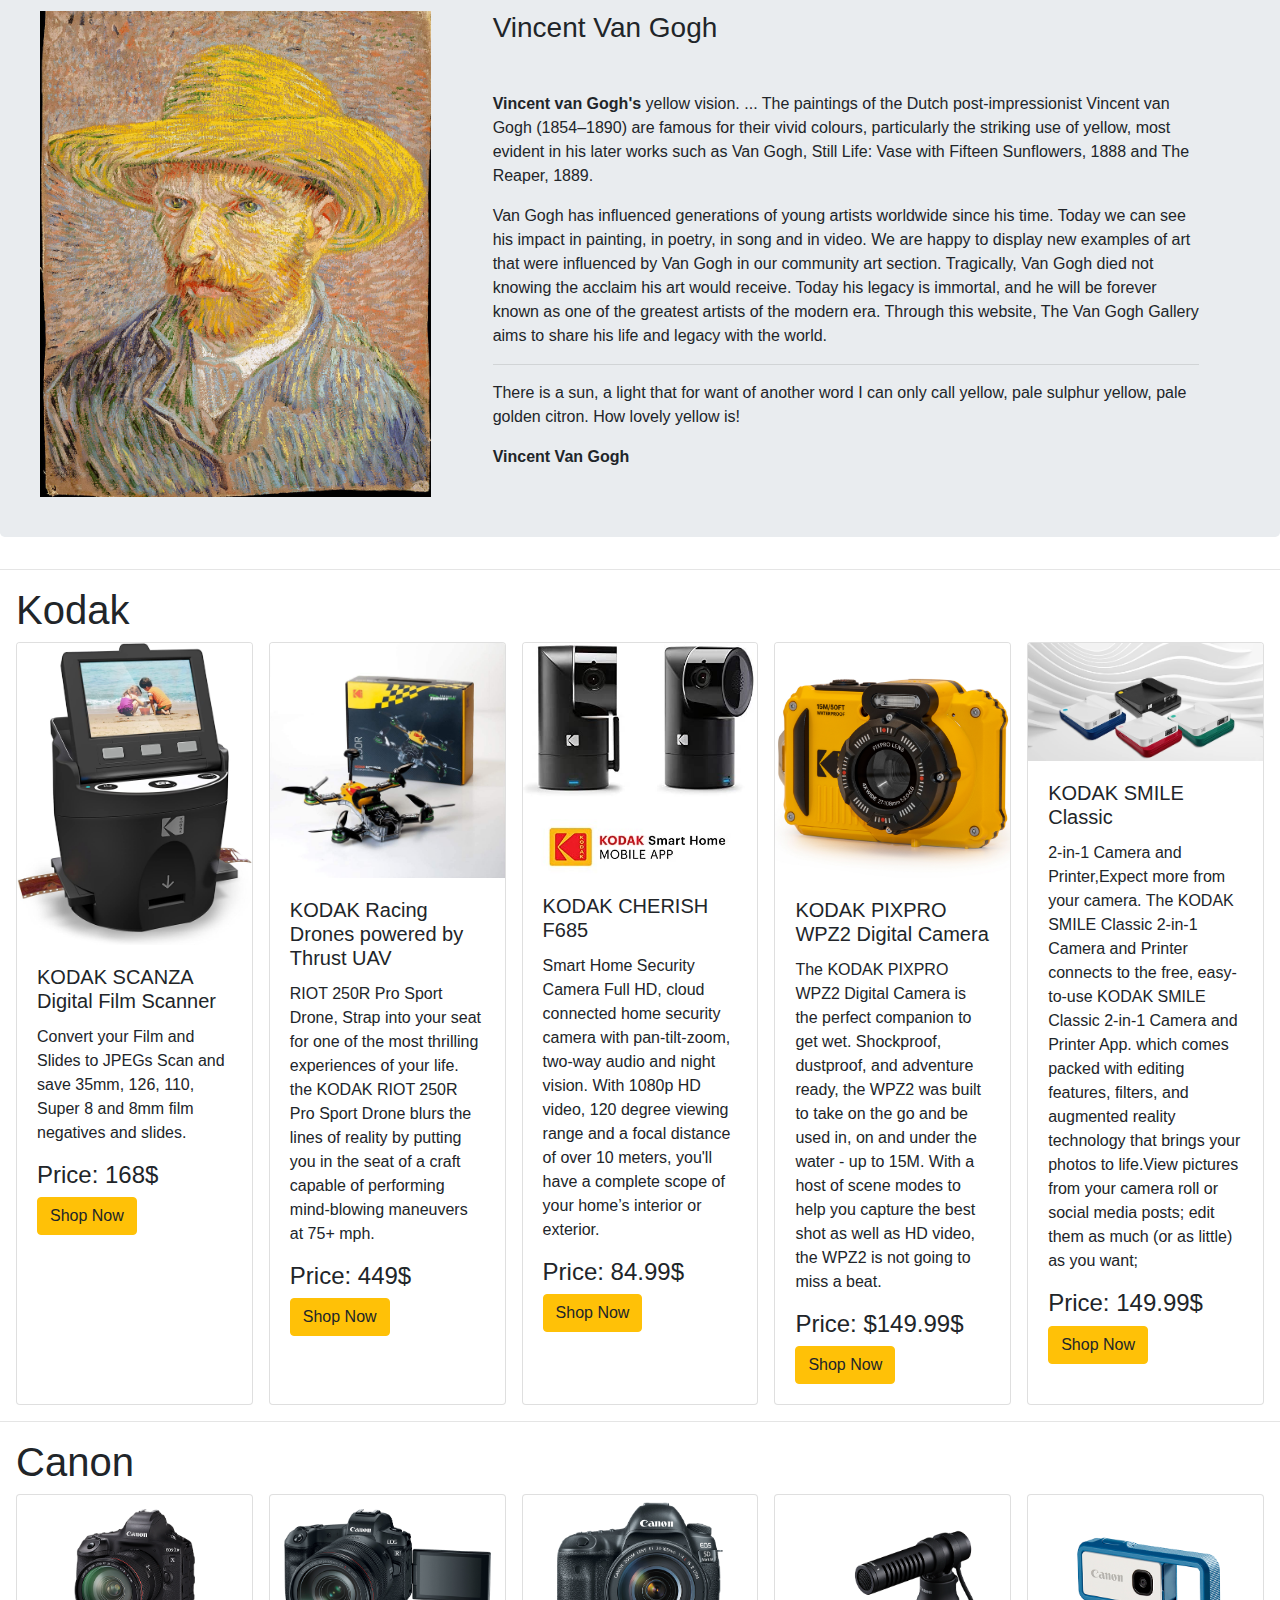
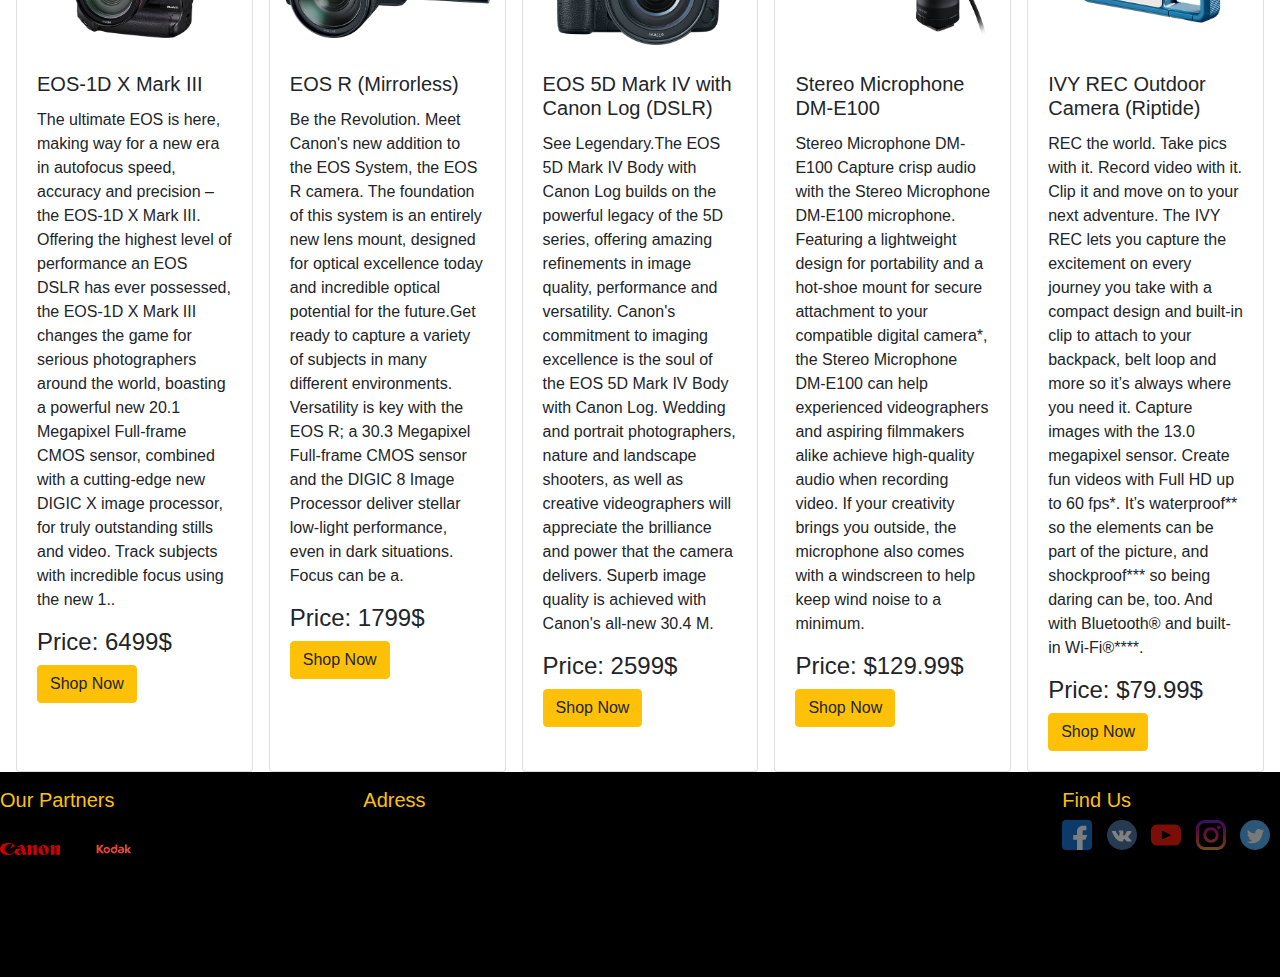
==== commit 8a78ddcf: "Update index.html" ====
--- a/index.html
+++ b/index.html
@@ -245,7 +245,7 @@
 <section>
   <hr>
   <h1 class="mt-2 ml-3">Canon </h1>
-  <div class="d-flex row">
+  <div class="d-flex ">
         <div class="card ml-3" style="width: 18rem;">
           <img class="card-img-top" src="img/canon1.png" alt="Scanner">
           <div class="card-body">
